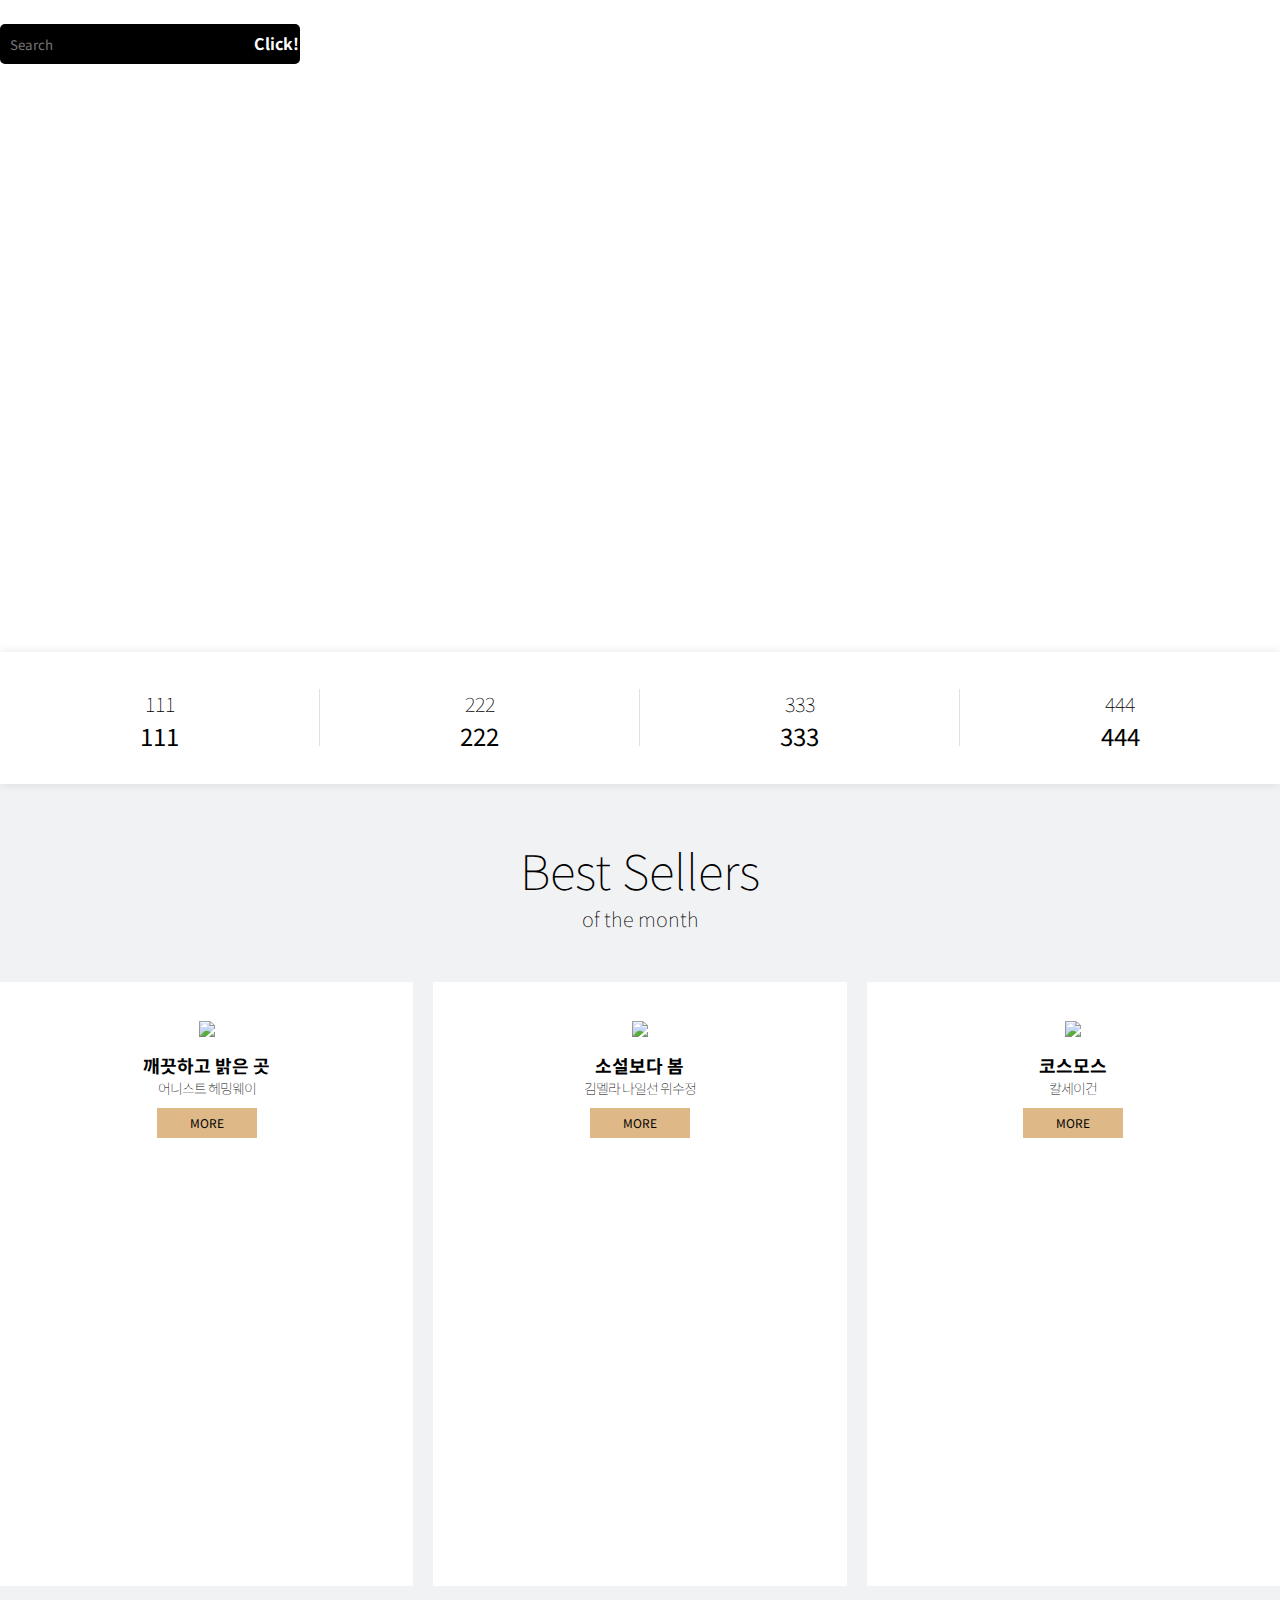
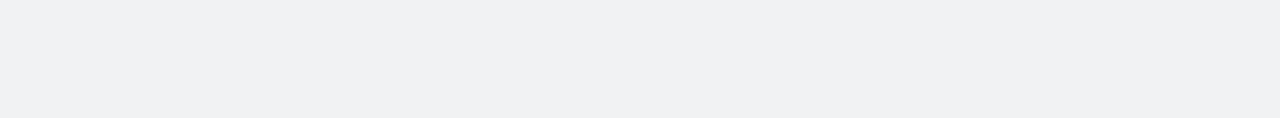
==== index.html @ 13b267f9 "first version" ====
<!doctype html>
<html>
<head>
    <link href="https://fonts.googleapis.com/css2?family=Noto+Sans+KR:wght@100&display=swap" rel="stylesheet">
    <link rel="stylesheet" type="text/css" href="style.css">
    <title>Book Club 2021-Welcome</title>
    <meta charset="utf-8">
</head>

<body>
    <div class="wrap">
        <div class="intro_bg">
            <div class="header">
                <div class="searchArea">
                    <form>
                        <input type="search" placeholder="Search">
                        <span>Click!</span>
                    </form>
                </div>
                <ul class="nav">
                    <li><a href="About.html"> About</a></li>
                    <li><a href="Members.html"> Members</a></li>
                    <li><a href="Archive.html"> Archive</a></li>
                    <li><a href="Photo.html"> Photo</a></li><br>
                </ul>
            </div>
            <div class="intro_text">
                <h1><a href="index.html">Book Club 2021</a></h1>
                <h4>book club of the people, by the people, for the people shall not perish from the earth</h4>            
            </div>  
        </div>
        <!--intro end-->
        <ul class="amount">
            <li>
                <div>
                    <div><h4>111</h4></div>
                    <div class="contents2">111</div>
                </div>
            </li>
            <li>
                <div>
                    <div><h4>222</h4></div>
                    <div class="contents2">222</div>
                </div>
            </li>
            <li>
                <div>
                    <div><h4>333</h4></div>
                    <div class="contents2">333</div>
                </div>
            </li>
            <li>
                <div>
                    <div><h4>444</h4></div>
                    <div class="contents2">444</div>
                </div>
            </li>
        </ul>
        <!--amount end-->

        <div class="main_text0">
            <h1>Best Sellers</h1>
            <div><h4>of the month</h4></div>
            <ul class="bookcovers">
                <li>
                    <div class="icon_img">
                        <img src="image/book1.jpg">
                    </div>
                    <div class="h4_bold">
                        깨끗하고 밝은 곳
                    </div>
                    <div class="contents3">
                        어니스트 헤밍웨이<br>
                    </div>
                    <div class="more">
                        MORE
                    </div>
                </li>
                <li>
                    <div class="icon_img">
                        <img src="image/book2.jpg">
                    </div>
                    <div class="h4_bold">
                        소설보다 봄
                    </div>
                    <div class="contents3">
                        김멜라 나일선 위수정<br>
                    </div>
                    <div class="more">
                        MORE
                    </div>
                </li>
                <li>
                    <div class="icon_img">
                        <img src="image/book3.jpg">
                    </div>
                    <div class="h4_bold">
                        코스모스
                    </div>
                    <div class="contents3">
                        칼세이건<br>
                    </div>
                    <div class="more">
                        MORE
                    </div>
                </li>                
            </ul>
        </div>
    </div>
   
</body>
</html>
---- style.css ----
*{
    font-family: 'Noto Sans KR', sans-serif;
    text-decoration: none;
    color: black;
    list-style: none;
    border-collapse:collapse;
    margin:0px;
    padding:0px;

}

h1{
    font-size: 48px;
    font-weight: 100;
}

h4{
    font-size: 20px;
    font-weight: lighter;
}

.h4_bold{
    font-size: 18px;
    font-weight: bold;
}

.contents2{
    font-size:24px;
}

.contents3{
    font-size: 14px;
    font-weight: 100;
}
.intro_bg{
    background-image:url("image/intro.png");
    width:100%;
    height:718px;
}

.header{
    display: flex;
    width:1280px;
    margin: auto;
    height: 86px;
}

.searchArea{
    width:300px;
    height:40px;
    background: rgba(0,0,0,5);
    border-radius:5px;
    margin-top: 24px;
}

.searchArea > form > input{
    border:none;
    width: 250px;
    height: 40px;
    background: rgba(0,0,0,0);
    color:#fff;
    padding-left:10px;
}

.searchArea > form > span{
    width: 50px;
    color: #fff;
    font-weight:bold;
    cursor: pointer;
}
.nav{
    display:flex;
    justify-content:flex-end;
    width: 980px;
    line-height: 86px;
}

.nav>li{
    margin-left:84px;
}

.nav >li >a{
    color: #fff;
}

.amount{
    position: relative;
    top: -66px;
    display: flex;
    width: 1280px;
    background: #fff;
    margin: auto;
    box-shadow: 0px 0px 10px rgba(0,0,0,0.1);
}


.amount > li {
    flex:1;
    height: 132px;
    background: #fff;
}

.amount > li > div{
    text-align: center;
    height: 57px;
    margin-top:37px ;
}

.amount > li:not(:last-child) >div {
    border-right:1px solid #E1E1E1;
}

.amount3{
    position: relative;
    top: -66px;
    display: flex;
    width: 1280px;
    background: #fff;
    margin: auto;
    box-shadow: 0px 0px 10px rgba(0,0,0,0.1);
}


.amount3 > li {
    flex:1;
    height: 528px;
    background: #fff;
}

.amount3 > li > div{
    text-align: center;
    height: 300px;
    margin-top:37px ;
}

.amount3 > li:not(:last-child) >div {
    border-right:1px solid #E1E1E1;
}


.intro_text{
    width: 100%;
    margin: 231px auto 231px auto;
    text-align: center;
}
.intro_text > h1 > a{
    color: #fff;
}
.intro_text > h4{
    color: #fff;
}

/* main_text0 */

.main_text0{
    width: 100%;
    height: 1000px;
    margin-top: -132px;
    background: #f1f2f3;

}

.main_text0 > h1{
    padding-top: 116px;
    text-align: center;
}

.main_text0 >div> h4{
    text-align: center;
}

.bookcovers{
    display: flex;
    width: 1280px;
    height: 604px;
    margin: auto;
}

.bookcovers > li{
    flex: 1;
    height:604px ;
    margin-top:49px;
    background: white;
    text-align: center;
}

.bookcovers > li> .icon_img{
    margin-top: 36px ;
    margin-bottom: 10px;
}

.bookcovers > li:not(:last-child){
    margin-right: 20px;
}

.bookcovers .contents3{
    width: 240px;
    margin: auto;
    letter-spacing: -1px;
}

.more{
    width: 100px;
    height: 30px;
    background: burlywood;
    color:black;
    font-size: 12px;
    line-height: 30px;
    margin: 10px auto ;
}

/* main_text1 */

.main_text1{
    width: 100%;
    height: 659px;
}
.main_text1 > h1{
    padding-top: 50px;
    text-align: center;
}

.main_text1 > div > h4{
    text-align: center;
}

.whoarewe{
    width: 1280px;
    display: flex;
    margin: 49px auto;
    height: 427px;
}

.whoarewe > .contents2{
    padding: 20px;
}

.whoarewe > .contents2 > h4{
    margin-bottom: 27px;
}

.main_text3{
    width: 100%;
    height: 150px;
    margin-top: -132px;
    background: #f1f2f3;

}

.main_text3 > h1{
    padding-top: 20px;
    text-align: center;
}

.main_text3 >div> h4{
    text-align: center;
}
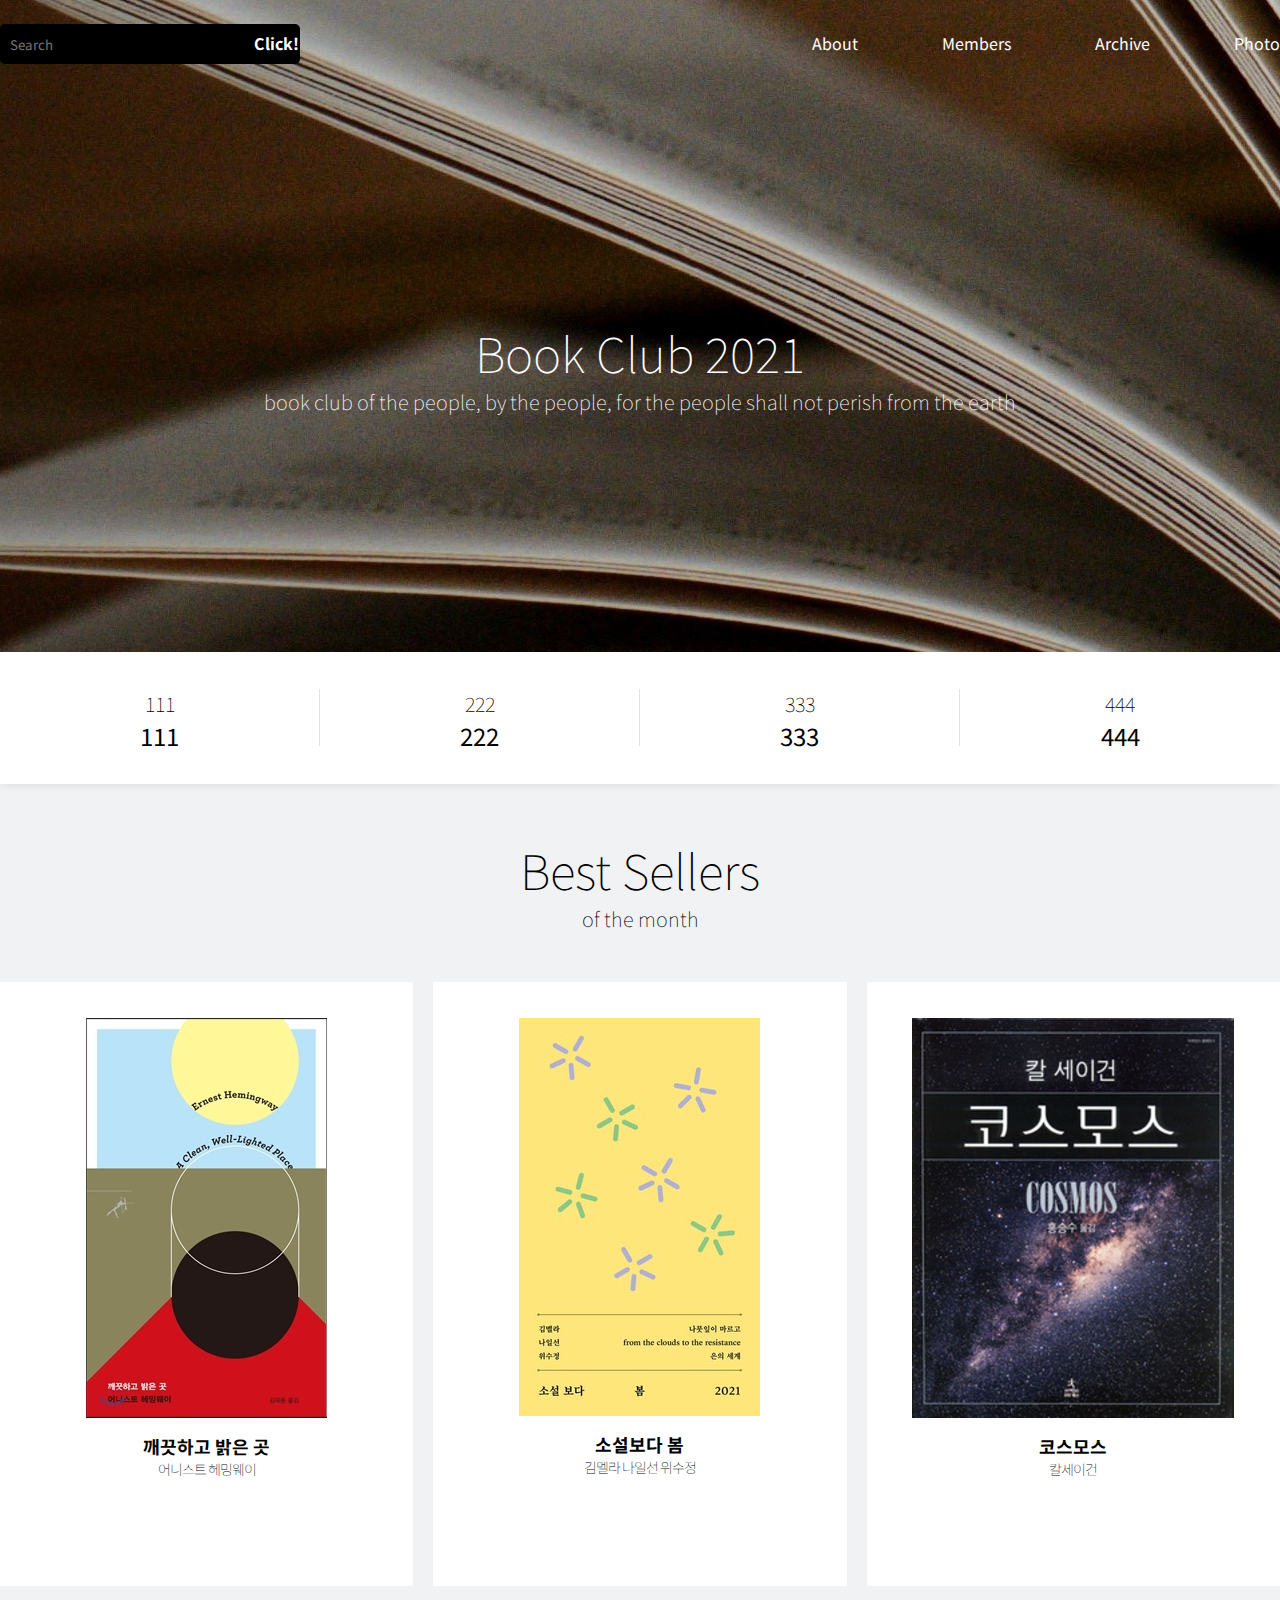
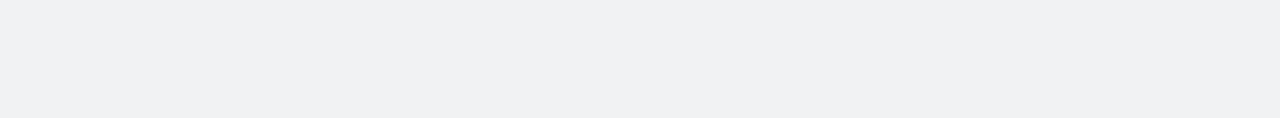
==== commit ab7d2a5c: "Update index.html" ====
--- a/index.html
+++ b/index.html
@@ -72,9 +72,6 @@
                     <div class="contents3">
                         어니스트 헤밍웨이<br>
                     </div>
-                    <div class="more">
-                        MORE
-                    </div>
                 </li>
                 <li>
                     <div class="icon_img">
@@ -85,9 +82,6 @@
                     </div>
                     <div class="contents3">
                         김멜라 나일선 위수정<br>
-                    </div>
-                    <div class="more">
-                        MORE
                     </div>
                 </li>
                 <li>
@@ -100,13 +94,10 @@
                     <div class="contents3">
                         칼세이건<br>
                     </div>
-                    <div class="more">
-                        MORE
-                    </div>
                 </li>                
             </ul>
         </div>
     </div>
    
 </body>
-</html>+</html>
